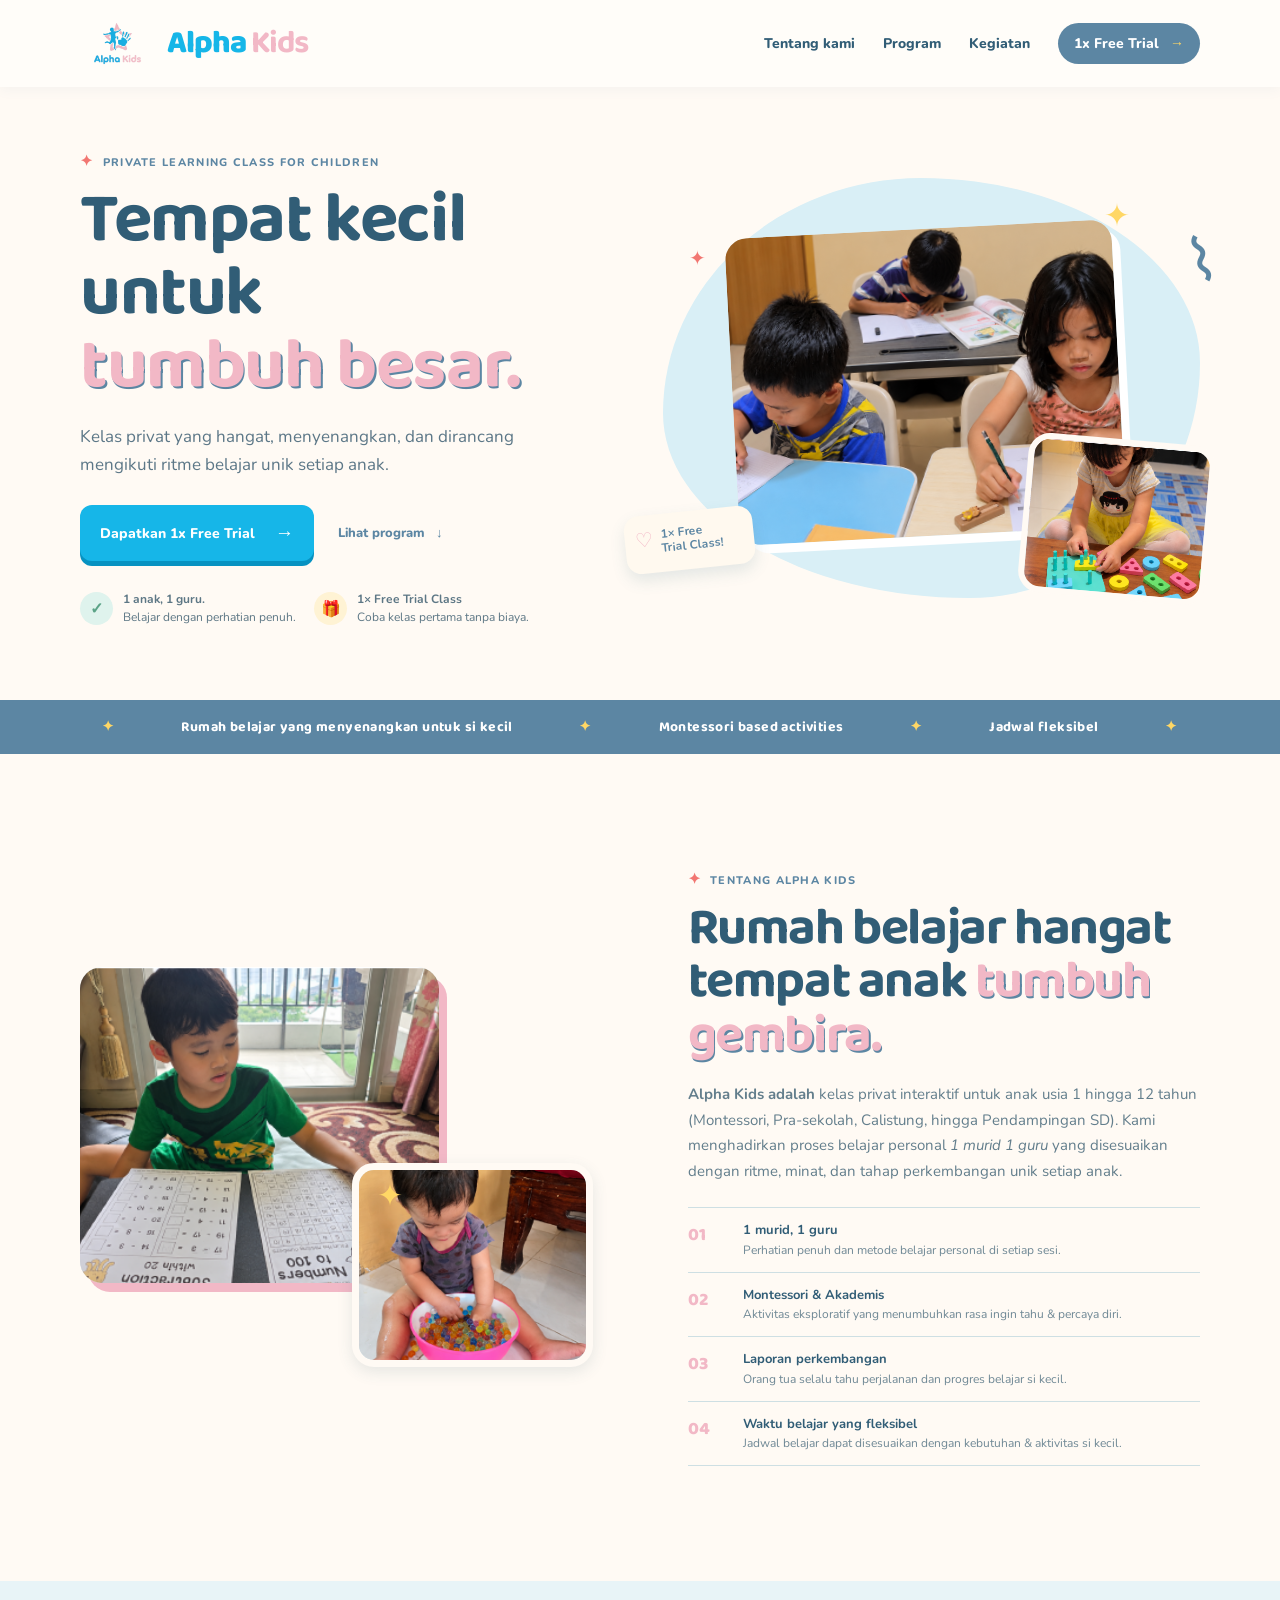
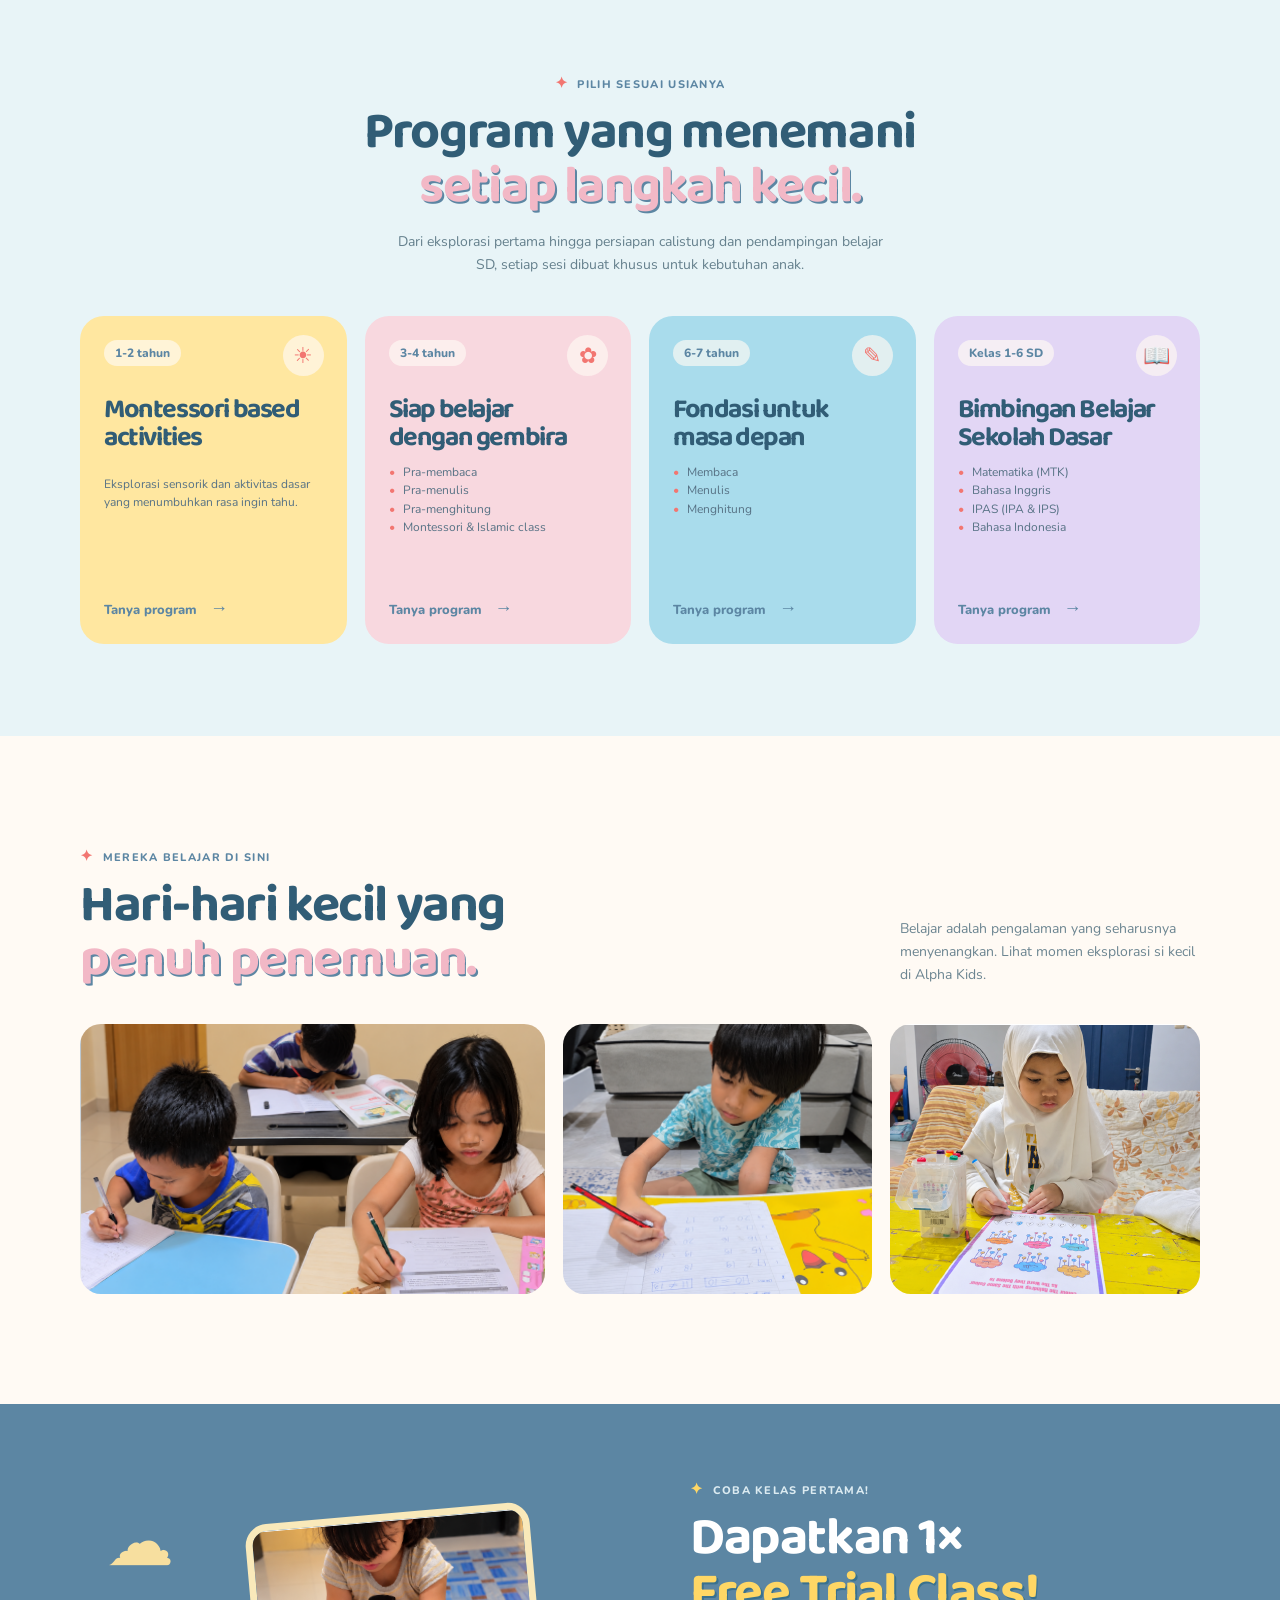
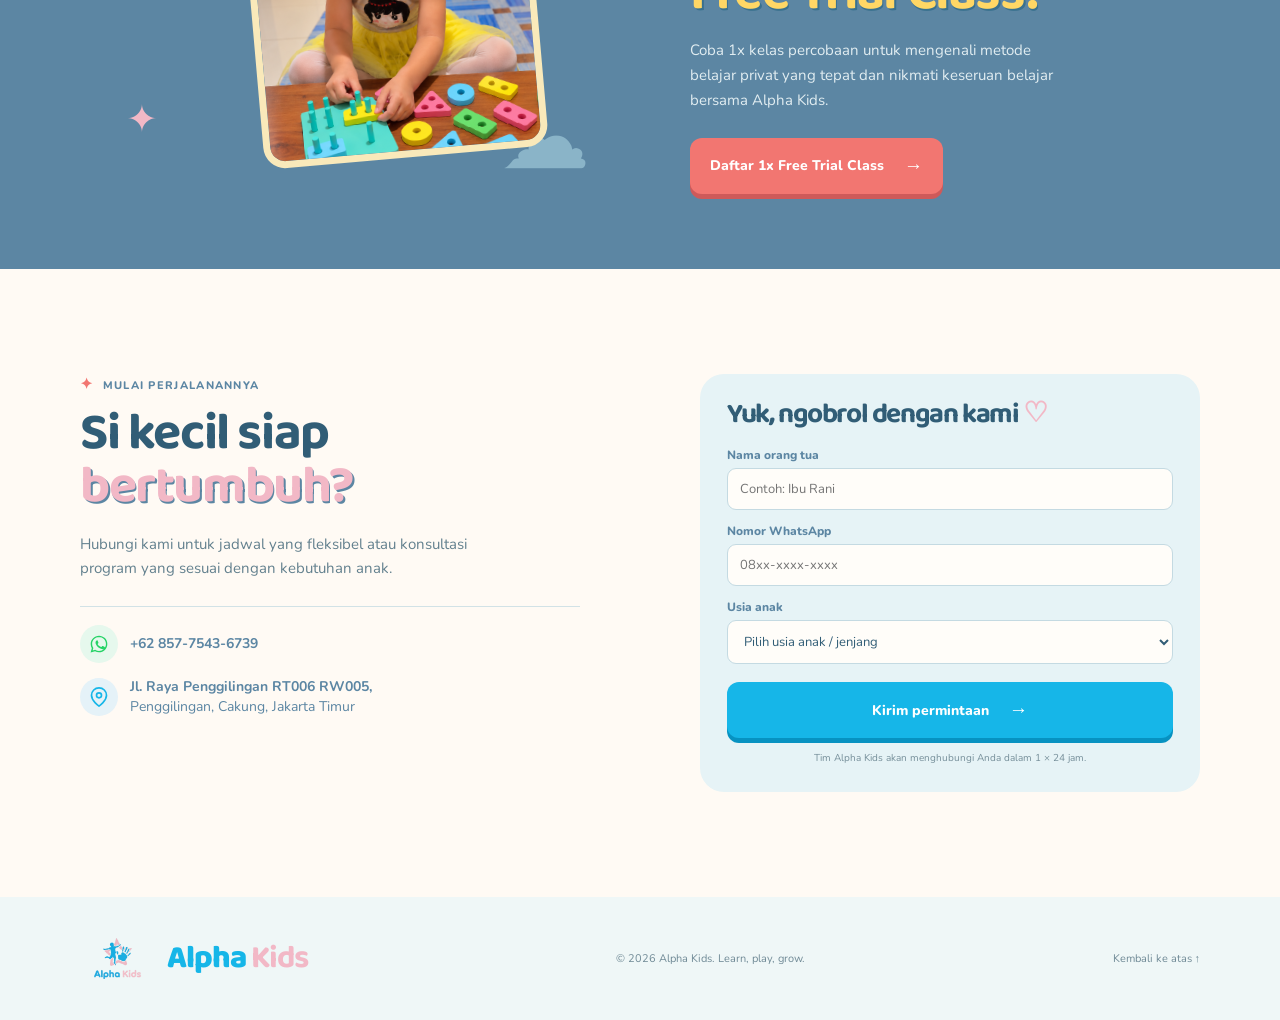
==== index.html @ 88030441 "Add files via upload" ====
<!doctype html>
<html lang="id"><head><meta charset="UTF-8" /><meta name="viewport" content="width=device-width, initial-scale=1.0" /><meta name="description" content="Alpha Kids, kelas privat Montessori untuk anak usia 1-8 tahun." /><title>Alpha Kids | Private Learning Class for Children</title><link rel="preconnect" href="https://fonts.googleapis.com" /><link rel="preconnect" href="https://fonts.gstatic.com" crossorigin /><link href="https://fonts.googleapis.com/css2?family=Baloo+2:wght@500;600;700;800&family=Nunito:wght@400;600;700;800&display=swap" rel="stylesheet" /><link rel="stylesheet" href="styles.css" /></head>
<body><header class="site-header"><nav class="nav container" aria-label="Navigasi utama"><a class="logo" href="#beranda" aria-label="Alpha Kids beranda"><img src="assets/logo.png" alt="Alpha Kids Logo" class="logo-img" /><span class="logo-text">Alpha <b>Kids</b></span></a><button class="menu-button" aria-label="Buka menu" aria-expanded="false">☰</button><div class="nav-links"><a href="#tentang">Tentang kami</a><a href="#program">Program</a><a href="#galeri">Kegiatan</a><a class="nav-cta" href="#hubungi">1x Free Trial <span>→</span></a></div></nav></header>
<main id="beranda"><section class="hero container"><div class="hero-copy"><p class="kicker"><span>✦</span> PRIVATE LEARNING CLASS FOR CHILDREN</p><h1>Tempat kecil untuk<br /><em>tumbuh besar.</em></h1><p class="hero-text">Kelas privat yang hangat, menyenangkan, dan dirancang mengikuti ritme belajar unik setiap anak.</p><div class="hero-actions"><a class="button primary" href="#hubungi">Dapatkan 1x Free Trial <span>→</span></a><a class="text-link" href="#program">Lihat program <span>↓</span></a></div><div style="display:flex;gap:18px;flex-wrap:wrap;margin-top:30px"><div class="hero-note" style="margin-top:0"><span class="circle-check">✓</span><p><b>1 anak, 1 guru.</b><br />Belajar dengan perhatian penuh.</p></div><div class="hero-note" style="margin-top:0"><span class="circle-check" style="background:#fff3d4;color:#d99000">🎁</span><p><b>1× Free Trial Class</b><br />Coba kelas pertama tanpa biaya.</p></div></div></div><div class="hero-images"><div class="star star-a">✦</div><div class="star star-b">✦</div><div class="scribble">⌇</div><div class="photo photo-main"><img src="assets/photos/kelas-alpha.png" alt="Anak-anak belajar bersama di Alpha Kids" /></div><div class="photo photo-small"><img src="assets/photos/montessori-balok.png" alt="Anak bermain alat belajar Montessori" /></div><div class="hero-badge"><span>♡</span><b>1× Free<br />Trial Class!</b></div></div></section>
<section class="welcome-strip"><div class="container"><span>✦</span> Rumah belajar yang menyenangkan untuk si kecil <span>✦</span> Montessori based activities <span>✦</span> Jadwal fleksibel <span>✦</span></div></section>
<section class="about container" id="tentang"><div class="about-photos"><div class="photo about-left"><img src="assets/photos/anak-belajar-1.png" alt="Anak belajar berhitung" /></div><div class="photo about-right"><img src="assets/photos/montessori-sensori.png" alt="Anak melakukan aktivitas sensori" /></div><span class="mini-star">✦</span></div><div class="about-copy"><p class="kicker"><span>✦</span> TENTANG ALPHA KIDS</p><h2>Rumah belajar hangat tempat anak <em>tumbuh gembira.</em></h2><p><b>Alpha Kids adalah</b> kelas privat interaktif untuk anak usia 1 hingga 12 tahun (Montessori, Pra-sekolah, Calistung, hingga Pendampingan SD). Kami menghadirkan proses belajar personal <i>1 murid 1 guru</i> yang disesuaikan dengan ritme, minat, dan tahap perkembangan unik setiap anak.</p><div class="reasons"><div><span>01</span><p><b>1 murid, 1 guru</b>Perhatian penuh dan metode belajar personal di setiap sesi.</p></div><div><span>02</span><p><b>Montessori & Akademis</b>Aktivitas eksploratif yang menumbuhkan rasa ingin tahu & percaya diri.</p></div><div><span>03</span><p><b>Laporan perkembangan</b>Orang tua selalu tahu perjalanan dan progres belajar si kecil.</p></div><div><span>04</span><p><b>Waktu belajar yang fleksibel</b>Jadwal belajar dapat disesuaikan dengan kebutuhan & aktivitas si kecil.</p></div></div></div></section>
<section class="program-section" id="program"><div class="container"><div class="section-title"><p class="kicker"><span>✦</span> PILIH SESUAI USIANYA</p><h2>Program yang menemani<br /><em>setiap langkah kecil.</em></h2><p>Dari eksplorasi pertama hingga persiapan calistung dan pendampingan belajar SD, setiap sesi dibuat khusus untuk kebutuhan anak.</p></div><div class="program-grid"><article class="program-card yellow"><span class="age">1-2 tahun</span><div class="program-icon">☀</div><h3>Montessori based<br />activities</h3><p>Eksplorasi sensorik dan aktivitas dasar yang menumbuhkan rasa ingin tahu.</p><a href="#hubungi">Tanya program <span>→</span></a></article><article class="program-card pink"><span class="age">3-4 tahun</span><div class="program-icon">✿</div><h3>Siap belajar<br />dengan gembira</h3><ul><li>Pra-membaca</li><li>Pra-menulis</li><li>Pra-menghitung</li><li>Montessori & Islamic class</li></ul><a href="#hubungi">Tanya program <span>→</span></a></article><article class="program-card blue"><span class="age">6-7 tahun</span><div class="program-icon">✎</div><h3>Fondasi untuk<br />masa depan</h3><ul><li>Membaca</li><li>Menulis</li><li>Menghitung</li></ul><a href="#hubungi">Tanya program <span>→</span></a></article><article class="program-card purple"><span class="age">Kelas 1-6 SD</span><div class="program-icon">📖</div><h3>Bimbingan Belajar<br />Sekolah Dasar</h3><ul><li>Matematika (MTK)</li><li>Bahasa Inggris</li><li>IPAS (IPA & IPS)</li><li>Bahasa Indonesia</li></ul><a href="#hubungi">Tanya program <span>→</span></a></article></div></div></section>
<section class="gallery container" id="galeri"><div class="gallery-head"><div><p class="kicker"><span>✦</span> MEREKA BELAJAR DI SINI</p><h2>Hari-hari kecil yang<br /><em>penuh penemuan.</em></h2></div><p>Belajar adalah pengalaman yang seharusnya menyenangkan. Lihat momen eksplorasi si kecil di Alpha Kids.</p></div><div class="gallery-grid"><div class="photo gallery-wide"><img src="assets/photos/kelas-alpha.png" alt="Kelas belajar Alpha Kids" /></div><div class="photo"><img src="assets/photos/anak-belajar-2.png" alt="Anak menulis" /></div><div class="photo"><img src="assets/photos/anak-belajar-3.png" alt="Anak belajar di meja" /></div></div></section>
<section class="trial"><div class="container trial-layout"><div class="trial-art"><span class="cloud cloud-one">☁</span><span class="cloud cloud-two">☁</span><span class="trial-star">✦</span><div class="photo trial-photo"><img src="assets/photos/montessori-balok.png" alt="Aktivitas bermain Montessori" /></div></div><div><p class="kicker light"><span>✦</span> COBA KELAS PERTAMA!</p><h2>Dapatkan 1×<br /><em>Free Trial Class!</em></h2><p>Coba 1x kelas percobaan untuk mengenali metode belajar privat yang tepat dan nikmati keseruan belajar bersama Alpha Kids.</p><a class="button coral" href="#hubungi">Daftar 1x Free Trial Class <span>→</span></a></div></div></section>
<section class="contact container" id="hubungi"><div class="contact-copy"><p class="kicker"><span>✦</span> MULAI PERJALANANNYA</p><h2>Si kecil siap<br /><em>bertumbuh?</em></h2><p>Hubungi kami untuk jadwal yang fleksibel atau konsultasi program yang sesuai dengan kebutuhan anak.</p><div class="contact-details"><a href="https://wa.me/6285775436739?text=Halo%20Tim%20Alpha%20Kids!%20Saya%20mau%20tanya%2C%20apakah%20masih%20ada%20slot%20untuk%20Free%20Trial%20Class-nya%3F%20Terima%20kasih!" target="_blank" rel="noreferrer"><span class="icon-badge wa"><svg width="20" height="20" viewBox="0 0 24 24" fill="currentColor"><path d="M12.012 2c-5.506 0-9.989 4.478-9.99 9.984 0 1.764.459 3.487 1.332 5.006l-1.414 5.163 5.284-1.387c1.463.799 3.11 1.22 4.786 1.221h.004c5.506 0 9.989-4.478 9.99-9.985 0-2.668-1.039-5.176-2.926-7.062-1.887-1.886-4.394-2.925-7.066-2.925zm.003 1.666c4.586 0 8.324 3.737 8.325 8.322 0 4.586-3.738 8.324-8.325 8.324h-.003c-1.48 0-2.932-.397-4.202-1.15l-.301-.179-3.124.819.834-3.045-.196-.312c-.827-1.316-1.264-2.839-1.264-4.408 0-4.584 3.738-8.321 8.322-8.321zm-2.483 4.22c-.183 0-.482.069-.734.344-.252.274-.962.939-.962 2.29 0 1.35.984 2.656 1.121 2.84.137.183 1.936 2.956 4.69 4.146.655.283 1.166.452 1.564.579.658.209 1.257.179 1.73.109.527-.079 1.624-.664 1.853-1.305.229-.641.229-1.19.16-1.305-.068-.114-.251-.183-.534-.325-.283-.142-1.674-.826-1.933-.92-.259-.095-.448-.142-.637.142-.189.284-.733.92-.9 1.103-.167.183-.334.206-.617.064-.283-.142-1.196-.441-2.279-1.407-.843-.751-1.413-1.679-1.579-1.963-.166-.284-.018-.438.124-.579.128-.127.284-.33.426-.495.142-.165.189-.284.283-.473.095-.189.048-.354-.024-.495-.071-.142-.637-1.536-.873-2.103-.229-.553-.462-.478-.636-.487l-.542-.01z"/></svg></span><b>+62 857-7543-6739</b></a><p><span class="icon-badge loc"><svg width="20" height="20" viewBox="0 0 24 24" fill="none" stroke="currentColor" stroke-width="2" stroke-linecap="round" stroke-linejoin="round"><path d="M21 10c0 7-9 13-9 13s-9-6-9-13a9 9 0 0 1 18 0z"></path><circle cx="12" cy="10" r="3"></circle></svg></span><span><b>Jl. Raya Penggilingan RT006 RW005,</b><br />Penggilingan, Cakung, Jakarta Timur</span></p></div></div><form class="contact-form"><h3>Yuk, ngobrol dengan kami <span>♡</span></h3><label>Nama orang tua<input required placeholder="Contoh: Ibu Rani" /></label><label>Nomor WhatsApp<input required type="tel" placeholder="08xx-xxxx-xxxx" /></label><label>Usia anak<select required><option value="" selected disabled>Pilih usia anak / jenjang</option><option>1-2 tahun</option><option>3-4 tahun</option><option>6-7 tahun</option><option>Kelas 1-6 SD</option></select></label><button class="button primary" type="submit">Kirim permintaan <span>→</span></button><small>Tim Alpha Kids akan menghubungi Anda dalam 1 × 24 jam.</small></form></section></main>
<footer><div class="container footer-inner"><a class="logo" href="#beranda" aria-label="Alpha Kids beranda"><img src="assets/logo.png" alt="Alpha Kids Logo" class="logo-img" /><span class="logo-text">Alpha <b>Kids</b></span></a><p>© 2026 Alpha Kids. Learn, play, grow.</p><a href="#beranda">Kembali ke atas ↑</a></div></footer><div class="toast" role="status">Terima kasih! Tim Alpha Kids akan segera menghubungi Anda. ✦</div><script src="script.js"></script></body></html>
---- styles.css ----
:root{--blue:#5c86a3;--sky:#16b6e8;--pink:#f2b8c6;--cream:#fffaf4;--yellow:#ffd765;--coral:#f27671;--ink:#315d76}*{box-sizing:border-box}html{scroll-behavior:smooth}body{margin:0;background:var(--cream);font-family:Nunito,sans-serif;color:var(--ink)}.container{width:min(1120px,calc(100% - 48px));margin:auto}.site-header{background:#fffdf9;padding:6px 0;position:sticky;top:0;z-index:20;box-shadow:0 2px 12px #5c86a312}.nav{display:flex;align-items:center;justify-content:space-between}.logo{display:flex;align-items:center;gap:12px;text-decoration:none}.logo-img{height:75px;width:auto;display:block;object-fit:contain}.logo-text{font:800 32px/1 'Baloo 2',cursive;letter-spacing:-1px;color:var(--sky)}.logo-text b{color:var(--pink)}.nav-links{display:flex;align-items:center;gap:28px}.nav-links a{color:var(--ink);font-size:14px;font-weight:800;text-decoration:none}.nav-links .nav-cta{color:#fff;background:var(--blue);padding:11px 16px;border-radius:99px}.nav-cta span{color:var(--yellow);margin-left:7px}.menu-button{display:none;border:0;background:transparent;color:var(--blue);font-size:23px}.hero{min-height:580px;display:grid;grid-template-columns:1fr 1fr;align-items:center;gap:45px;padding:64px 0 74px}.kicker{margin:0 0 13px;color:var(--blue);font-size:11px;font-weight:800;letter-spacing:1.3px}.kicker span{color:var(--coral);font-size:15px;margin-right:4px}h1,h2,h3{font-family:'Baloo 2',cursive;margin:0;letter-spacing:-1.4px;line-height:1.03}h1{font-size:clamp(49px,6vw,71px)}h2{font-size:clamp(36px,4.4vw,52px)}em{font-style:normal;color:var(--pink);text-shadow:1.5px 1.5px 0 var(--blue)}.hero-text{max-width:450px;font-size:17px;line-height:1.65;color:#5c7787;margin:20px 0 26px}.hero-actions{display:flex;gap:24px;align-items:center}.button{border:0;font:800 14px Nunito;display:inline-flex;align-items:center;justify-content:center;gap:20px;text-decoration:none;cursor:pointer}.button.primary{padding:15px 20px;border-radius:12px;background:var(--sky);color:#fff;box-shadow:0 5px 0 #0792c1}.button span{font-size:19px}.text-link{font-size:13px;font-weight:800;text-decoration:none;color:var(--blue)}.text-link span{margin-left:7px}.hero-note{display:flex;align-items:center;gap:10px;margin-top:37px}.hero-note p{font-size:12px;line-height:1.42;margin:0;color:#5d7785}.circle-check{display:grid;place-items:center;width:33px;height:33px;border-radius:50%;background:#dff3ed;color:#5ba387;font-weight:800}.hero-images{height:420px;position:relative;background:#d9eff6;border-radius:48% 52% 43% 57%/56% 44% 56% 44%;overflow:visible}.photo{overflow:hidden;border-radius:22px;background:#dce9ee}.photo img{width:100%;height:100%;display:block;object-fit:cover}.photo-main{position:absolute;width:72%;height:73%;left:13%;top:12%;transform:rotate(-3deg);box-shadow:8px 9px 0 #fff}.photo-small{position:absolute;width:35%;height:38%;right:-2%;bottom:0;border:6px solid var(--cream);transform:rotate(5deg)}.hero-badge{position:absolute;left:-7%;bottom:7%;width:129px;padding:13px 10px;border-radius:15px;background:#fff9ef;box-shadow:0 7px 15px #427a8b25;line-height:1.2;font-size:12px;color:var(--blue);transform:rotate(-6deg)}.hero-badge span{font-size:20px;color:var(--pink);float:left;margin:0 8px 8px 0}.star{position:absolute;color:var(--yellow);z-index:3}.star-a{font-size:31px;right:13%;top:4%}.star-b{font-size:20px;left:5%;top:16%;color:var(--coral)}.scribble{font-size:60px;color:var(--blue);position:absolute;right:-3%;top:10%;transform:rotate(-15deg)}.welcome-strip{background:var(--blue);color:#fff;padding:16px 0;overflow:hidden;white-space:nowrap;font:700 14px 'Baloo 2';letter-spacing:.4px}.welcome-strip div{display:flex;justify-content:space-around;gap:22px}.welcome-strip span{color:var(--yellow)}.about{display:grid;grid-template-columns:1fr 1fr;gap:95px;align-items:center;padding:115px 0}.about-photos{height:400px;position:relative}.about-left{width:70%;height:79%;position:absolute;top:0;left:0;box-shadow:8px 9px 0 var(--pink)}.about-right{width:47%;height:51%;position:absolute;right:0;bottom:0;border:7px solid var(--cream);box-shadow:0 5px 15px #3a607320}.mini-star{position:absolute;right:37%;top:52%;font-size:31px;color:var(--yellow)}.about-copy>p:not(.kicker){font-size:15px;color:#637e8c;line-height:1.7;margin:20px 0 23px}.reasons{border-top:1px solid #cedfe3}.reasons>div{display:grid;grid-template-columns:45px 1fr;gap:10px;padding:13px 0;border-bottom:1px solid #cedfe3}.reasons span{font:800 18px 'Baloo 2';color:var(--pink)}.reasons p{font-size:12px;color:#6f8895;margin:0;line-height:1.5}.reasons b{display:block;color:var(--ink);font-size:13px}.program-section{padding:92px 0;background:#e8f4f7}.section-title{text-align:center}.section-title>p:last-child{max-width:500px;margin:18px auto 40px;font-size:14px;color:#65808d;line-height:1.6}.program-grid{display:grid;grid-template-columns:repeat(4,1fr);gap:18px}.program-card{min-height:328px;border-radius:24px;padding:24px;position:relative;overflow:hidden;display:flex;flex-direction:column}.yellow{background:#ffe7a0}.pink{background:#f8d8df}.blue{background:#a9dcec}.purple{background:#e2d6f5}.age{display:inline-block;align-self:flex-start;padding:5px 11px;background:#fffaf4a8;border-radius:99px;font-size:12px;font-weight:800;color:var(--blue)}.program-icon{position:absolute;right:23px;top:19px;width:41px;height:41px;border-radius:50%;background:#fffaf4aa;display:grid;place-items:center;font-size:22px;color:var(--coral)}.program-card h3{font-size:27px;margin:30px 0 11px}.program-card p,.program-card li{font-size:12px;line-height:1.55;color:#577285}.program-card ul{padding:0;margin:0;list-style:none}.program-card li:before{content:'•';color:var(--coral);margin-right:8px}.program-card a{margin-top:auto;text-decoration:none;color:var(--blue);font-size:13px;font-weight:800}.program-card a span{margin-left:9px;font-size:18px}.gallery{padding:110px 0}.gallery-head{display:flex;justify-content:space-between;align-items:end;margin-bottom:38px}.gallery-head>p{max-width:300px;color:#6c8591;font-size:14px;line-height:1.65;margin:0}.gallery-grid{height:270px;display:grid;grid-template-columns:1.5fr 1fr 1fr;gap:18px}.gallery-grid .photo{border-radius:21px}.trial{background:var(--blue);color:#fff;padding:75px 0;overflow:hidden}.trial-layout{display:grid;grid-template-columns:1fr 1fr;align-items:center;gap:100px}.trial .kicker{color:#dcebf1}.trial .kicker span{color:var(--yellow)}.trial h2{font-size:53px}.trial em{color:var(--yellow);text-shadow:1.5px 1.5px 0 #39718e}.trial p:not(.kicker){font-size:15px;line-height:1.65;color:#e1edf1;max-width:380px;margin:17px 0 25px}.button.coral{padding:15px 20px;background:var(--coral);color:#fff;border-radius:12px;box-shadow:0 5px 0 #ce5a5a}.trial-art{height:287px;position:relative}.trial-photo{position:absolute;width:285px;height:245px;right:10%;top:20px;border:7px solid #f9e9ba;transform:rotate(-5deg)}.cloud{position:absolute;color:#f7df9f;font-size:68px}.cloud-one{left:5%;top:1%}.cloud-two{right:0;bottom:-20px;font-size:90px;color:#8ab4c8}.trial-star{position:absolute;left:9%;bottom:12%;font-size:38px;color:var(--pink)}.contact{padding:105px 0;display:grid;grid-template-columns:1fr 1fr;gap:120px}.contact-copy>p:not(.kicker){color:#63808e;line-height:1.65;font-size:15px;max-width:400px;margin:18px 0 25px}.contact-details{border-top:1px solid #d2e2e6;padding-top:18px;display:grid;gap:14px}.contact-details a,.contact-details p{display:flex;align-items:center;gap:12px;font-size:14px;color:var(--blue);text-decoration:none;margin:0;line-height:1.45}.contact-details span.icon-badge{display:grid;place-items:center;width:38px;height:38px;flex-shrink:0;border-radius:50%;background:#e5f2f3;color:var(--sky)}.contact-details span.icon-badge.wa{background:#e6f8ed;color:#25d366}.contact-details span.icon-badge.ig{background:#fdebf3;color:#e1306c}.contact-details span.icon-badge.loc{background:#e5f2f8;color:var(--sky)}.contact-form{background:#e6f3f6;border-radius:24px;padding:27px;display:grid;gap:13px;align-content:start}.contact-form h3{font-size:28px;margin-bottom:5px}.contact-form h3 span{color:var(--pink)}.contact-form label{font-size:12px;font-weight:800;color:var(--blue)}.contact-form input,.contact-form select{display:block;width:100%;margin-top:5px;padding:11px 12px;border:1px solid #c4dae2;border-radius:9px;background:#fffdf9;font:13px Nunito;color:var(--ink)}.contact-form .button{margin-top:5px}.contact-form small{text-align:center;color:#758e99;font-size:10px}footer{background:#eff7f7;padding:24px 0}.footer-inner{display:flex;align-items:center;justify-content:space-between}.footer-inner p,.footer-inner>a{font-size:11px;color:#708a96;text-decoration:none;margin:0}.toast{visibility:hidden;opacity:0;position:fixed;z-index:40;left:50%;bottom:25px;transform:translate(-50%,10px);background:var(--blue);color:#fff;padding:13px 17px;border-radius:10px;box-shadow:0 8px 18px #25546d44;font-size:13px;font-weight:700;transition:.25s}.toast.show{visibility:visible;opacity:1;transform:translate(-50%,0)}@media(max-width:760px){.container{width:min(100% - 32px,560px)}.menu-button{display:block}.nav-links{display:none}.nav-links.open{display:flex;position:absolute;right:16px;top:65px;padding:18px;flex-direction:column;align-items:stretch;gap:16px;background:#fffdf9;border-radius:15px;box-shadow:0 8px 22px #315d7625}.hero,.about,.trial-layout,.contact{grid-template-columns:1fr;gap:45px}.hero{padding:50px 0}.hero-images{height:350px}.about{padding:75px 0}.about-photos{height:340px}.program-section,.gallery,.contact{padding:75px 0}.program-grid{grid-template-columns:1fr}.program-card{min-height:270px}.gallery-head{display:grid;gap:18px}.gallery-grid{height:580px;grid-template-columns:1fr 1fr;grid-template-rows:1fr 1fr}.gallery-wide{grid-column:span 2}.trial-layout{gap:25px}.trial-art{order:2}.trial h2{font-size:45px}.contact{gap:35px}.footer-inner{flex-wrap:wrap;gap:13px}.footer-inner p{order:3;width:100%}.welcome-strip div{justify-content:flex-start}.hero-badge{left:-2%}}
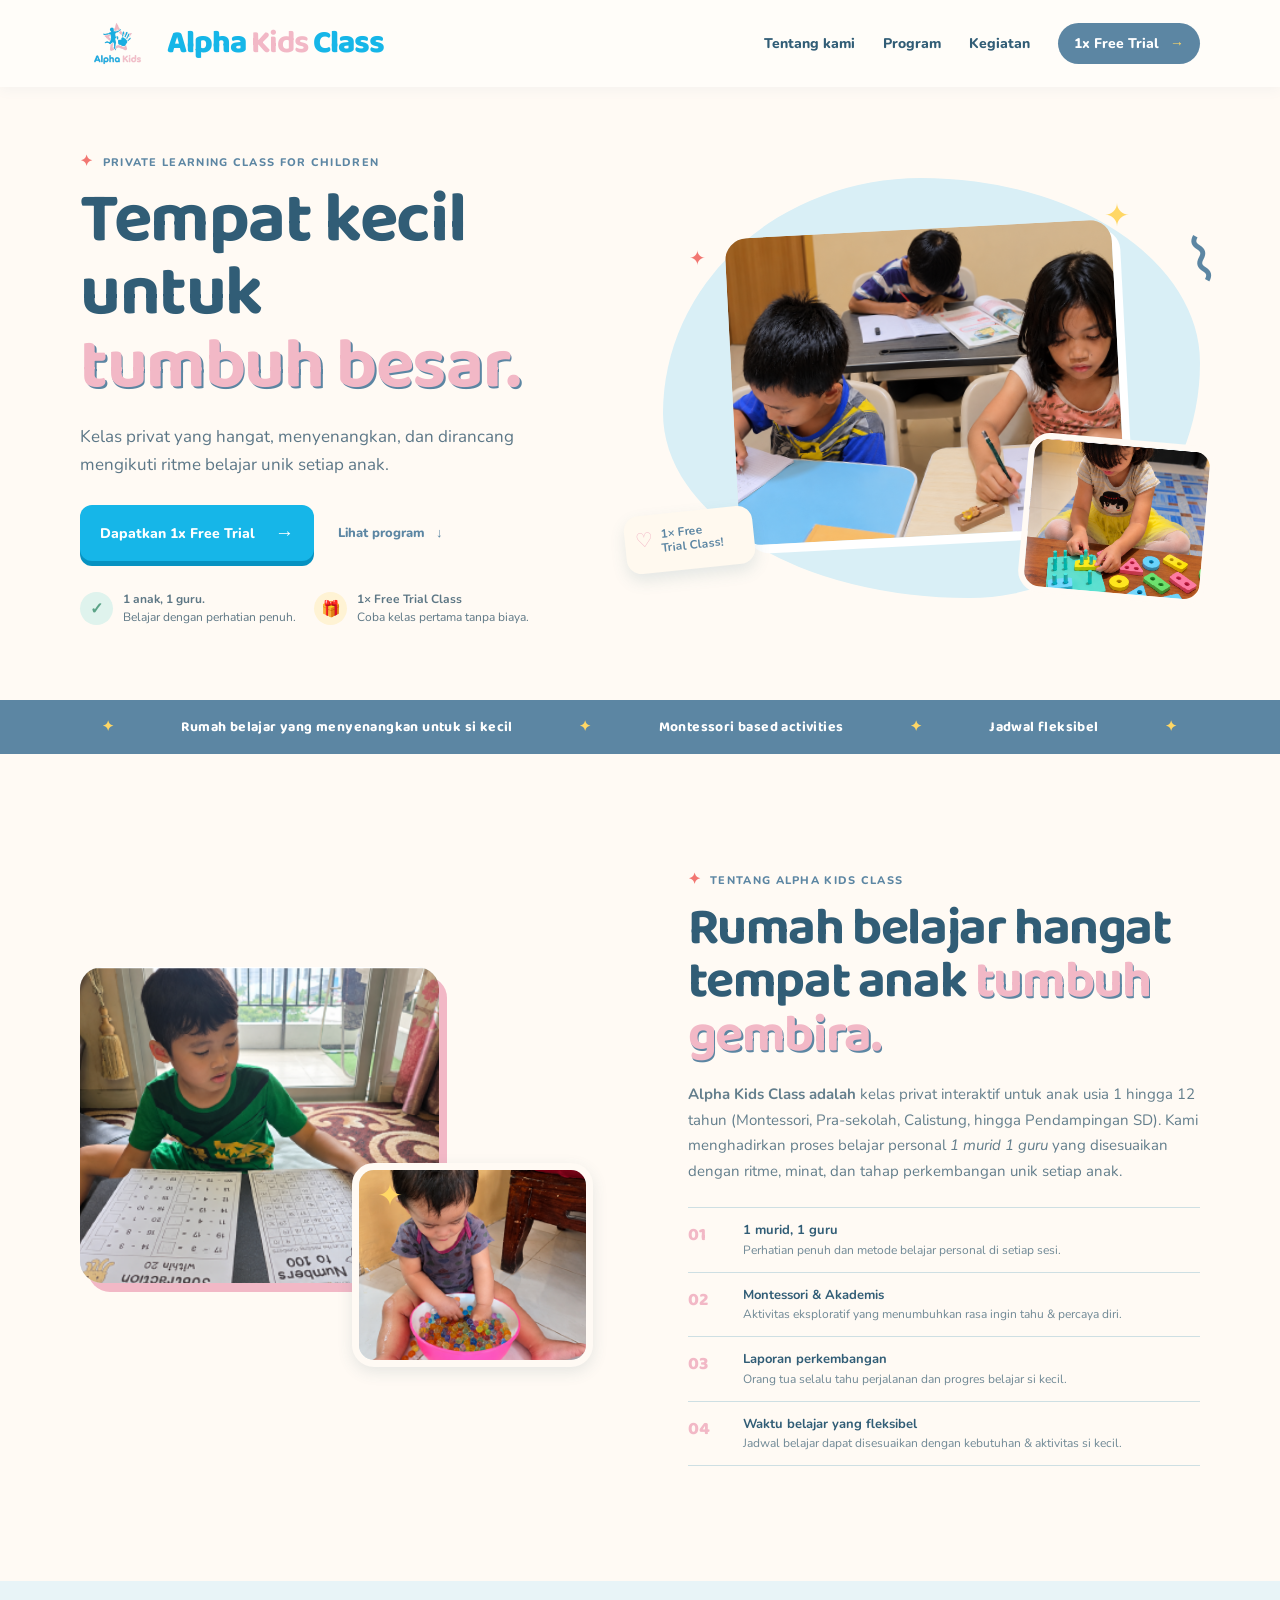
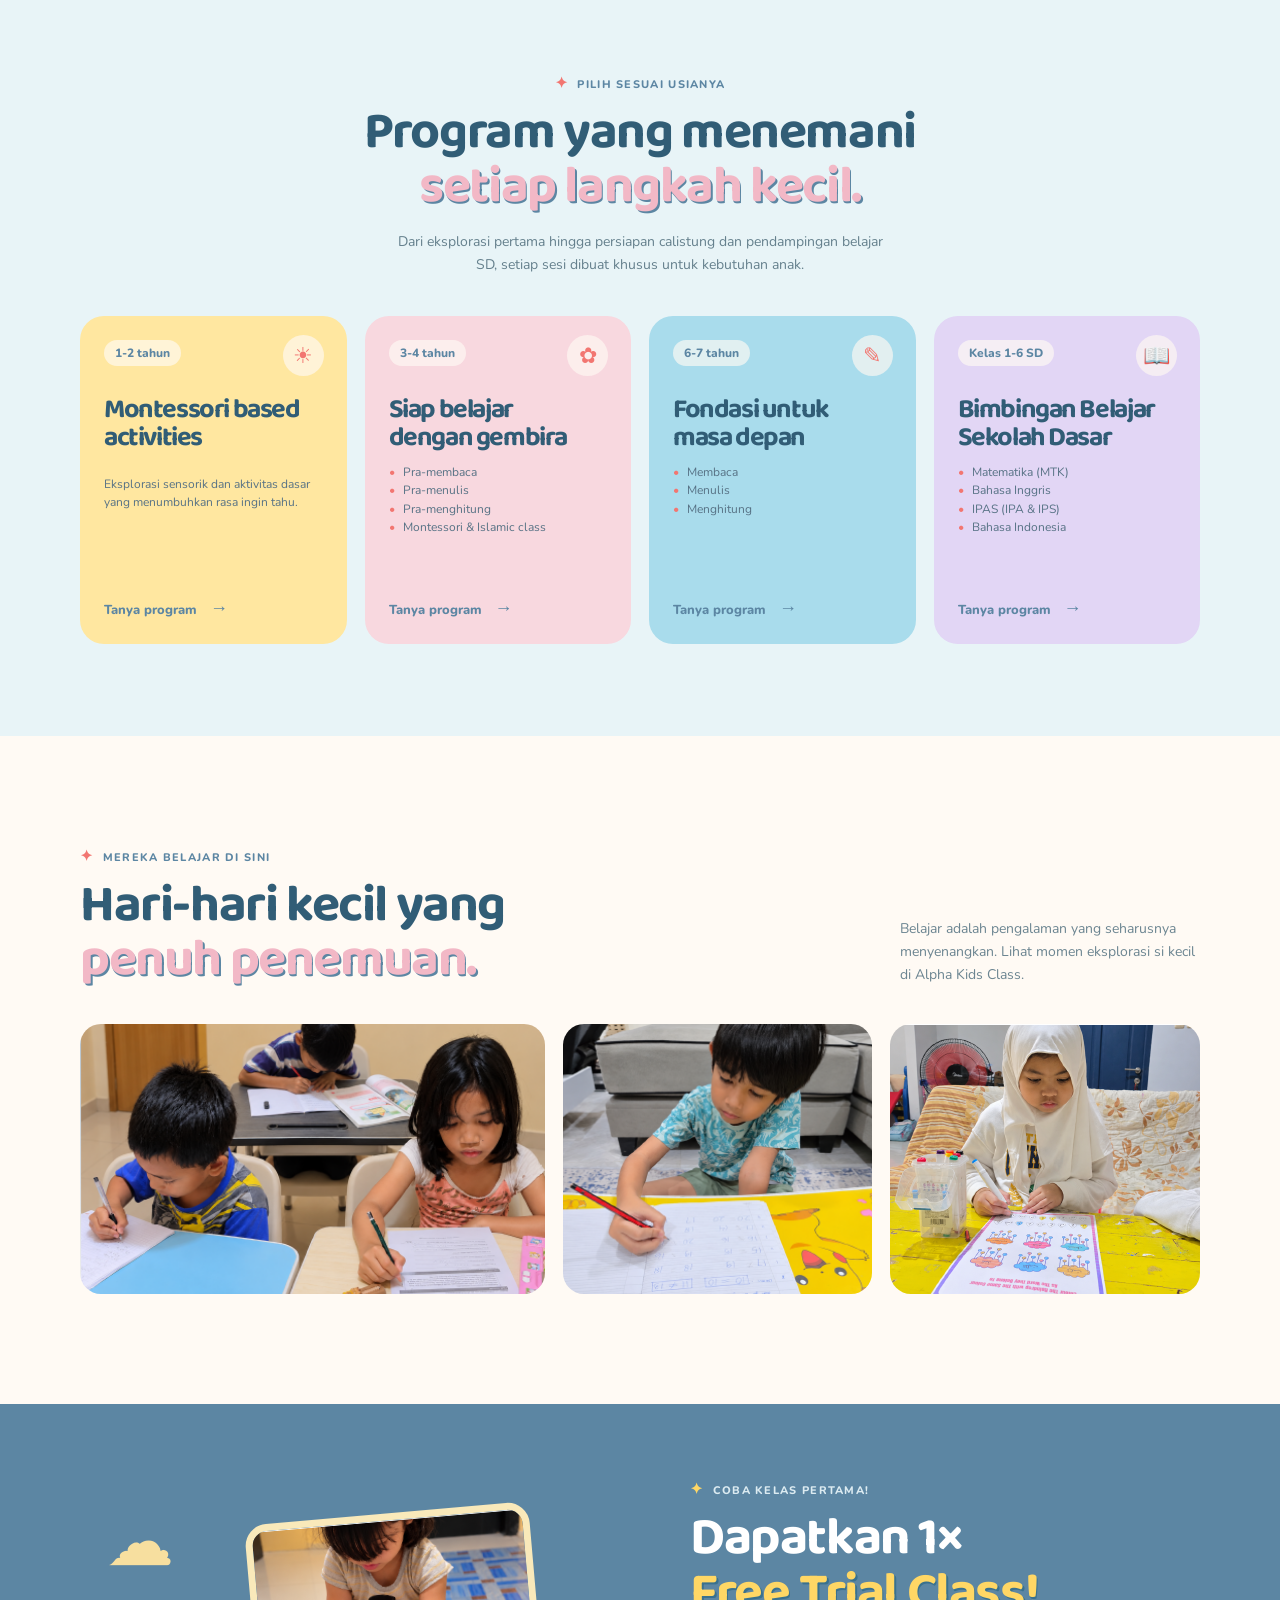
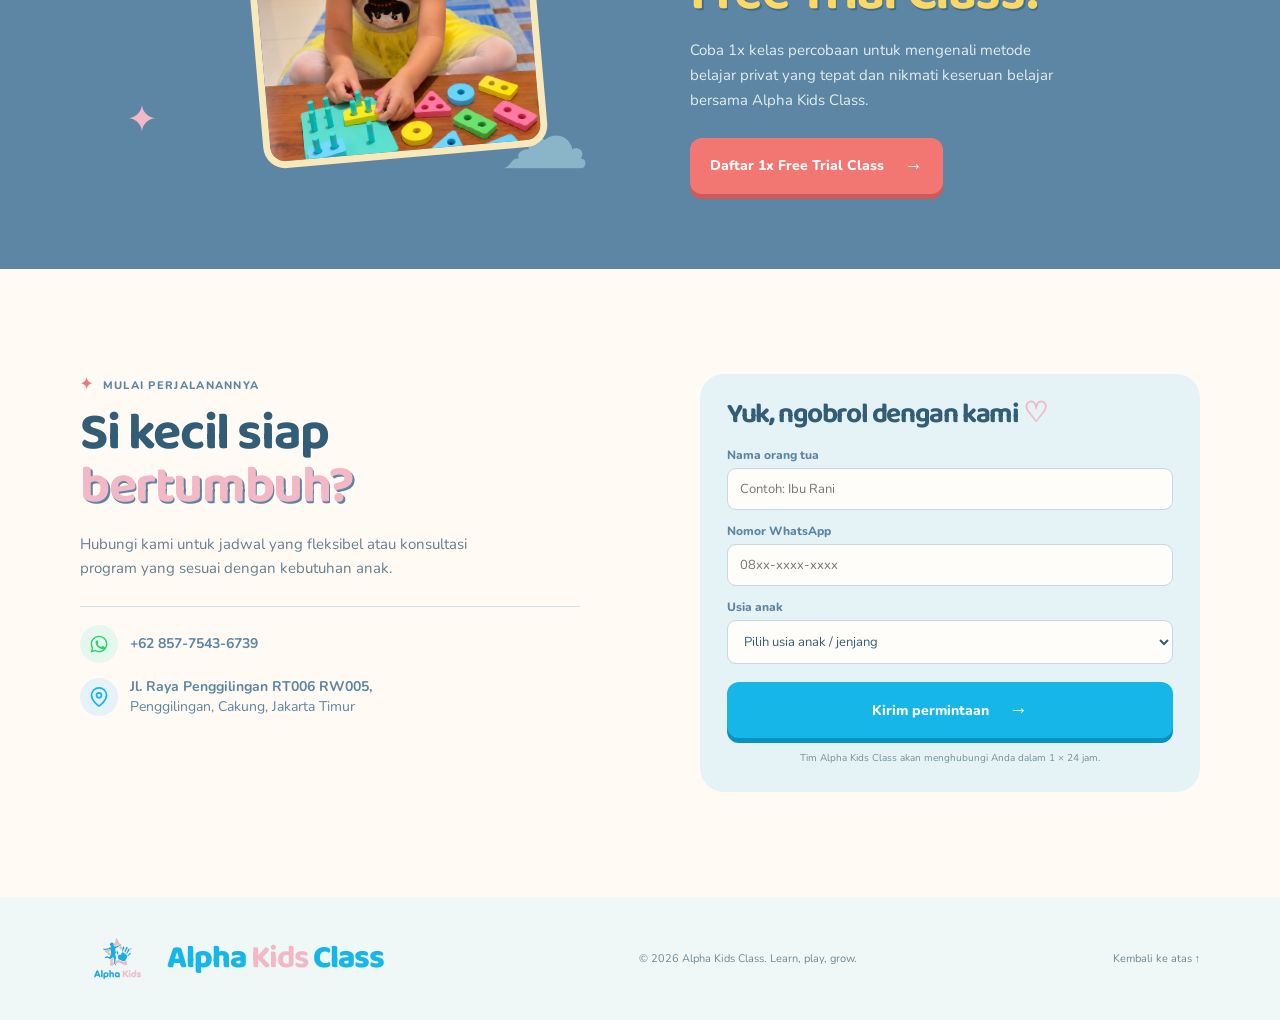
==== commit 2e85472e: "Add files via upload" ====
--- a/index.html
+++ b/index.html
@@ -1,11 +1,11 @@
 <!doctype html>
-<html lang="id"><head><meta charset="UTF-8" /><meta name="viewport" content="width=device-width, initial-scale=1.0" /><meta name="description" content="Alpha Kids, kelas privat Montessori untuk anak usia 1-8 tahun." /><title>Alpha Kids | Private Learning Class for Children</title><link rel="preconnect" href="https://fonts.googleapis.com" /><link rel="preconnect" href="https://fonts.gstatic.com" crossorigin /><link href="https://fonts.googleapis.com/css2?family=Baloo+2:wght@500;600;700;800&family=Nunito:wght@400;600;700;800&display=swap" rel="stylesheet" /><link rel="stylesheet" href="styles.css" /></head>
-<body><header class="site-header"><nav class="nav container" aria-label="Navigasi utama"><a class="logo" href="#beranda" aria-label="Alpha Kids beranda"><img src="assets/logo.png" alt="Alpha Kids Logo" class="logo-img" /><span class="logo-text">Alpha <b>Kids</b></span></a><button class="menu-button" aria-label="Buka menu" aria-expanded="false">☰</button><div class="nav-links"><a href="#tentang">Tentang kami</a><a href="#program">Program</a><a href="#galeri">Kegiatan</a><a class="nav-cta" href="#hubungi">1x Free Trial <span>→</span></a></div></nav></header>
+<html lang="id"><head><meta charset="UTF-8" /><meta name="viewport" content="width=device-width, initial-scale=1.0" /><meta name="google-site-verification" content="7juiKOiGaPTLjrwlqfBZYaIwTGjMMZ_O3GgE0B_0HEM" /><meta name="description" content="Alpha Kids Class - Kelas privat interaktif Montessori, pra-sekolah, calistung, hingga bimbingan belajar SD di Penggilingan, Cakung, Jakarta Timur." /><title>Alpha Kids Class | Private Learning Class for Children</title><link rel="preconnect" href="https://fonts.googleapis.com" /><link rel="preconnect" href="https://fonts.gstatic.com" crossorigin /><link href="https://fonts.googleapis.com/css2?family=Baloo+2:wght@500;600;700;800&family=Nunito:wght@400;600;700;800&display=swap" rel="stylesheet" /><link rel="stylesheet" href="styles.css" /></head>
+<body><header class="site-header"><nav class="nav container" aria-label="Navigasi utama"><a class="logo" href="#beranda" aria-label="Alpha Kids Class beranda"><img src="assets/logo.png" alt="Alpha Kids Class Logo" class="logo-img" /><span class="logo-text">Alpha <b>Kids</b> <span class="logo-class">Class</span></span></a><button class="menu-button" aria-label="Buka menu" aria-expanded="false">☰</button><div class="nav-links"><a href="#tentang">Tentang kami</a><a href="#program">Program</a><a href="#galeri">Kegiatan</a><a class="nav-cta" href="#hubungi">1x Free Trial <span>→</span></a></div></nav></header>
 <main id="beranda"><section class="hero container"><div class="hero-copy"><p class="kicker"><span>✦</span> PRIVATE LEARNING CLASS FOR CHILDREN</p><h1>Tempat kecil untuk<br /><em>tumbuh besar.</em></h1><p class="hero-text">Kelas privat yang hangat, menyenangkan, dan dirancang mengikuti ritme belajar unik setiap anak.</p><div class="hero-actions"><a class="button primary" href="#hubungi">Dapatkan 1x Free Trial <span>→</span></a><a class="text-link" href="#program">Lihat program <span>↓</span></a></div><div style="display:flex;gap:18px;flex-wrap:wrap;margin-top:30px"><div class="hero-note" style="margin-top:0"><span class="circle-check">✓</span><p><b>1 anak, 1 guru.</b><br />Belajar dengan perhatian penuh.</p></div><div class="hero-note" style="margin-top:0"><span class="circle-check" style="background:#fff3d4;color:#d99000">🎁</span><p><b>1× Free Trial Class</b><br />Coba kelas pertama tanpa biaya.</p></div></div></div><div class="hero-images"><div class="star star-a">✦</div><div class="star star-b">✦</div><div class="scribble">⌇</div><div class="photo photo-main"><img src="assets/photos/kelas-alpha.png" alt="Anak-anak belajar bersama di Alpha Kids" /></div><div class="photo photo-small"><img src="assets/photos/montessori-balok.png" alt="Anak bermain alat belajar Montessori" /></div><div class="hero-badge"><span>♡</span><b>1× Free<br />Trial Class!</b></div></div></section>
 <section class="welcome-strip"><div class="container"><span>✦</span> Rumah belajar yang menyenangkan untuk si kecil <span>✦</span> Montessori based activities <span>✦</span> Jadwal fleksibel <span>✦</span></div></section>
-<section class="about container" id="tentang"><div class="about-photos"><div class="photo about-left"><img src="assets/photos/anak-belajar-1.png" alt="Anak belajar berhitung" /></div><div class="photo about-right"><img src="assets/photos/montessori-sensori.png" alt="Anak melakukan aktivitas sensori" /></div><span class="mini-star">✦</span></div><div class="about-copy"><p class="kicker"><span>✦</span> TENTANG ALPHA KIDS</p><h2>Rumah belajar hangat tempat anak <em>tumbuh gembira.</em></h2><p><b>Alpha Kids adalah</b> kelas privat interaktif untuk anak usia 1 hingga 12 tahun (Montessori, Pra-sekolah, Calistung, hingga Pendampingan SD). Kami menghadirkan proses belajar personal <i>1 murid 1 guru</i> yang disesuaikan dengan ritme, minat, dan tahap perkembangan unik setiap anak.</p><div class="reasons"><div><span>01</span><p><b>1 murid, 1 guru</b>Perhatian penuh dan metode belajar personal di setiap sesi.</p></div><div><span>02</span><p><b>Montessori & Akademis</b>Aktivitas eksploratif yang menumbuhkan rasa ingin tahu & percaya diri.</p></div><div><span>03</span><p><b>Laporan perkembangan</b>Orang tua selalu tahu perjalanan dan progres belajar si kecil.</p></div><div><span>04</span><p><b>Waktu belajar yang fleksibel</b>Jadwal belajar dapat disesuaikan dengan kebutuhan & aktivitas si kecil.</p></div></div></div></section>
+<section class="about container" id="tentang"><div class="about-photos"><div class="photo about-left"><img src="assets/photos/anak-belajar-1.png" alt="Anak belajar berhitung" /></div><div class="photo about-right"><img src="assets/photos/montessori-sensori.png" alt="Anak melakukan aktivitas sensori" /></div><span class="mini-star">✦</span></div><div class="about-copy"><p class="kicker"><span>✦</span> TENTANG ALPHA KIDS CLASS</p><h2>Rumah belajar hangat tempat anak <em>tumbuh gembira.</em></h2><p><b>Alpha Kids Class adalah</b> kelas privat interaktif untuk anak usia 1 hingga 12 tahun (Montessori, Pra-sekolah, Calistung, hingga Pendampingan SD). Kami menghadirkan proses belajar personal <i>1 murid 1 guru</i> yang disesuaikan dengan ritme, minat, dan tahap perkembangan unik setiap anak.</p><div class="reasons"><div><span>01</span><p><b>1 murid, 1 guru</b>Perhatian penuh dan metode belajar personal di setiap sesi.</p></div><div><span>02</span><p><b>Montessori & Akademis</b>Aktivitas eksploratif yang menumbuhkan rasa ingin tahu & percaya diri.</p></div><div><span>03</span><p><b>Laporan perkembangan</b>Orang tua selalu tahu perjalanan dan progres belajar si kecil.</p></div><div><span>04</span><p><b>Waktu belajar yang fleksibel</b>Jadwal belajar dapat disesuaikan dengan kebutuhan & aktivitas si kecil.</p></div></div></div></section>
 <section class="program-section" id="program"><div class="container"><div class="section-title"><p class="kicker"><span>✦</span> PILIH SESUAI USIANYA</p><h2>Program yang menemani<br /><em>setiap langkah kecil.</em></h2><p>Dari eksplorasi pertama hingga persiapan calistung dan pendampingan belajar SD, setiap sesi dibuat khusus untuk kebutuhan anak.</p></div><div class="program-grid"><article class="program-card yellow"><span class="age">1-2 tahun</span><div class="program-icon">☀</div><h3>Montessori based<br />activities</h3><p>Eksplorasi sensorik dan aktivitas dasar yang menumbuhkan rasa ingin tahu.</p><a href="#hubungi">Tanya program <span>→</span></a></article><article class="program-card pink"><span class="age">3-4 tahun</span><div class="program-icon">✿</div><h3>Siap belajar<br />dengan gembira</h3><ul><li>Pra-membaca</li><li>Pra-menulis</li><li>Pra-menghitung</li><li>Montessori & Islamic class</li></ul><a href="#hubungi">Tanya program <span>→</span></a></article><article class="program-card blue"><span class="age">6-7 tahun</span><div class="program-icon">✎</div><h3>Fondasi untuk<br />masa depan</h3><ul><li>Membaca</li><li>Menulis</li><li>Menghitung</li></ul><a href="#hubungi">Tanya program <span>→</span></a></article><article class="program-card purple"><span class="age">Kelas 1-6 SD</span><div class="program-icon">📖</div><h3>Bimbingan Belajar<br />Sekolah Dasar</h3><ul><li>Matematika (MTK)</li><li>Bahasa Inggris</li><li>IPAS (IPA & IPS)</li><li>Bahasa Indonesia</li></ul><a href="#hubungi">Tanya program <span>→</span></a></article></div></div></section>
-<section class="gallery container" id="galeri"><div class="gallery-head"><div><p class="kicker"><span>✦</span> MEREKA BELAJAR DI SINI</p><h2>Hari-hari kecil yang<br /><em>penuh penemuan.</em></h2></div><p>Belajar adalah pengalaman yang seharusnya menyenangkan. Lihat momen eksplorasi si kecil di Alpha Kids.</p></div><div class="gallery-grid"><div class="photo gallery-wide"><img src="assets/photos/kelas-alpha.png" alt="Kelas belajar Alpha Kids" /></div><div class="photo"><img src="assets/photos/anak-belajar-2.png" alt="Anak menulis" /></div><div class="photo"><img src="assets/photos/anak-belajar-3.png" alt="Anak belajar di meja" /></div></div></section>
-<section class="trial"><div class="container trial-layout"><div class="trial-art"><span class="cloud cloud-one">☁</span><span class="cloud cloud-two">☁</span><span class="trial-star">✦</span><div class="photo trial-photo"><img src="assets/photos/montessori-balok.png" alt="Aktivitas bermain Montessori" /></div></div><div><p class="kicker light"><span>✦</span> COBA KELAS PERTAMA!</p><h2>Dapatkan 1×<br /><em>Free Trial Class!</em></h2><p>Coba 1x kelas percobaan untuk mengenali metode belajar privat yang tepat dan nikmati keseruan belajar bersama Alpha Kids.</p><a class="button coral" href="#hubungi">Daftar 1x Free Trial Class <span>→</span></a></div></div></section>
-<section class="contact container" id="hubungi"><div class="contact-copy"><p class="kicker"><span>✦</span> MULAI PERJALANANNYA</p><h2>Si kecil siap<br /><em>bertumbuh?</em></h2><p>Hubungi kami untuk jadwal yang fleksibel atau konsultasi program yang sesuai dengan kebutuhan anak.</p><div class="contact-details"><a href="https://wa.me/6285775436739?text=Halo%20Tim%20Alpha%20Kids!%20Saya%20mau%20tanya%2C%20apakah%20masih%20ada%20slot%20untuk%20Free%20Trial%20Class-nya%3F%20Terima%20kasih!" target="_blank" rel="noreferrer"><span class="icon-badge wa"><svg width="20" height="20" viewBox="0 0 24 24" fill="currentColor"><path d="M12.012 2c-5.506 0-9.989 4.478-9.99 9.984 0 1.764.459 3.487 1.332 5.006l-1.414 5.163 5.284-1.387c1.463.799 3.11 1.22 4.786 1.221h.004c5.506 0 9.989-4.478 9.99-9.985 0-2.668-1.039-5.176-2.926-7.062-1.887-1.886-4.394-2.925-7.066-2.925zm.003 1.666c4.586 0 8.324 3.737 8.325 8.322 0 4.586-3.738 8.324-8.325 8.324h-.003c-1.48 0-2.932-.397-4.202-1.15l-.301-.179-3.124.819.834-3.045-.196-.312c-.827-1.316-1.264-2.839-1.264-4.408 0-4.584 3.738-8.321 8.322-8.321zm-2.483 4.22c-.183 0-.482.069-.734.344-.252.274-.962.939-.962 2.29 0 1.35.984 2.656 1.121 2.84.137.183 1.936 2.956 4.69 4.146.655.283 1.166.452 1.564.579.658.209 1.257.179 1.73.109.527-.079 1.624-.664 1.853-1.305.229-.641.229-1.19.16-1.305-.068-.114-.251-.183-.534-.325-.283-.142-1.674-.826-1.933-.92-.259-.095-.448-.142-.637.142-.189.284-.733.92-.9 1.103-.167.183-.334.206-.617.064-.283-.142-1.196-.441-2.279-1.407-.843-.751-1.413-1.679-1.579-1.963-.166-.284-.018-.438.124-.579.128-.127.284-.33.426-.495.142-.165.189-.284.283-.473.095-.189.048-.354-.024-.495-.071-.142-.637-1.536-.873-2.103-.229-.553-.462-.478-.636-.487l-.542-.01z"/></svg></span><b>+62 857-7543-6739</b></a><p><span class="icon-badge loc"><svg width="20" height="20" viewBox="0 0 24 24" fill="none" stroke="currentColor" stroke-width="2" stroke-linecap="round" stroke-linejoin="round"><path d="M21 10c0 7-9 13-9 13s-9-6-9-13a9 9 0 0 1 18 0z"></path><circle cx="12" cy="10" r="3"></circle></svg></span><span><b>Jl. Raya Penggilingan RT006 RW005,</b><br />Penggilingan, Cakung, Jakarta Timur</span></p></div></div><form class="contact-form"><h3>Yuk, ngobrol dengan kami <span>♡</span></h3><label>Nama orang tua<input required placeholder="Contoh: Ibu Rani" /></label><label>Nomor WhatsApp<input required type="tel" placeholder="08xx-xxxx-xxxx" /></label><label>Usia anak<select required><option value="" selected disabled>Pilih usia anak / jenjang</option><option>1-2 tahun</option><option>3-4 tahun</option><option>6-7 tahun</option><option>Kelas 1-6 SD</option></select></label><button class="button primary" type="submit">Kirim permintaan <span>→</span></button><small>Tim Alpha Kids akan menghubungi Anda dalam 1 × 24 jam.</small></form></section></main>
-<footer><div class="container footer-inner"><a class="logo" href="#beranda" aria-label="Alpha Kids beranda"><img src="assets/logo.png" alt="Alpha Kids Logo" class="logo-img" /><span class="logo-text">Alpha <b>Kids</b></span></a><p>© 2026 Alpha Kids. Learn, play, grow.</p><a href="#beranda">Kembali ke atas ↑</a></div></footer><div class="toast" role="status">Terima kasih! Tim Alpha Kids akan segera menghubungi Anda. ✦</div><script src="script.js"></script></body></html>
+<section class="gallery container" id="galeri"><div class="gallery-head"><div><p class="kicker"><span>✦</span> MEREKA BELAJAR DI SINI</p><h2>Hari-hari kecil yang<br /><em>penuh penemuan.</em></h2></div><p>Belajar adalah pengalaman yang seharusnya menyenangkan. Lihat momen eksplorasi si kecil di Alpha Kids Class.</p></div><div class="gallery-grid"><div class="photo gallery-wide"><img src="assets/photos/kelas-alpha.png" alt="Kelas belajar Alpha Kids Class" /></div><div class="photo"><img src="assets/photos/anak-belajar-2.png" alt="Anak menulis" /></div><div class="photo"><img src="assets/photos/anak-belajar-3.png" alt="Anak belajar di meja" /></div></div></section>
+<section class="trial"><div class="container trial-layout"><div class="trial-art"><span class="cloud cloud-one">☁</span><span class="cloud cloud-two">☁</span><span class="trial-star">✦</span><div class="photo trial-photo"><img src="assets/photos/montessori-balok.png" alt="Aktivitas bermain Montessori" /></div></div><div><p class="kicker light"><span>✦</span> COBA KELAS PERTAMA!</p><h2>Dapatkan 1×<br /><em>Free Trial Class!</em></h2><p>Coba 1x kelas percobaan untuk mengenali metode belajar privat yang tepat dan nikmati keseruan belajar bersama Alpha Kids Class.</p><a class="button coral" href="#hubungi">Daftar 1x Free Trial Class <span>→</span></a></div></div></section>
+<section class="contact container" id="hubungi"><div class="contact-copy"><p class="kicker"><span>✦</span> MULAI PERJALANANNYA</p><h2>Si kecil siap<br /><em>bertumbuh?</em></h2><p>Hubungi kami untuk jadwal yang fleksibel atau konsultasi program yang sesuai dengan kebutuhan anak.</p><div class="contact-details"><a href="https://wa.me/6285775436739?text=Halo%20Tim%20Alpha%20Kids%20Class!%20Saya%20mau%20tanya%2C%20apakah%20masih%20ada%20slot%20untuk%20Free%20Trial%20Class-nya%3F%20Terima%20kasih!" target="_blank" rel="noreferrer"><span class="icon-badge wa"><svg width="20" height="20" viewBox="0 0 24 24" fill="currentColor"><path d="M12.012 2c-5.506 0-9.989 4.478-9.99 9.984 0 1.764.459 3.487 1.332 5.006l-1.414 5.163 5.284-1.387c1.463.799 3.11 1.22 4.786 1.221h.004c5.506 0 9.989-4.478 9.99-9.985 0-2.668-1.039-5.176-2.926-7.062-1.887-1.886-4.394-2.925-7.066-2.925zm.003 1.666c4.586 0 8.324 3.737 8.325 8.322 0 4.586-3.738 8.324-8.325 8.324h-.003c-1.48 0-2.932-.397-4.202-1.15l-.301-.179-3.124.819.834-3.045-.196-.312c-.827-1.316-1.264-2.839-1.264-4.408 0-4.584 3.738-8.321 8.322-8.321zm-2.483 4.22c-.183 0-.482.069-.734.344-.252.274-.962.939-.962 2.29 0 1.35.984 2.656 1.121 2.84.137.183 1.936 2.956 4.69 4.146.655.283 1.166.452 1.564.579.658.209 1.257.179 1.73.109.527-.079 1.624-.664 1.853-1.305.229-.641.229-1.19.16-1.305-.068-.114-.251-.183-.534-.325-.283-.142-1.674-.826-1.933-.92-.259-.095-.448-.142-.637.142-.189.284-.733.92-.9 1.103-.167.183-.334.206-.617.064-.283-.142-1.196-.441-2.279-1.407-.843-.751-1.413-1.679-1.579-1.963-.166-.284-.018-.438.124-.579.128-.127.284-.33.426-.495.142-.165.189-.284.283-.473.095-.189.048-.354-.024-.495-.071-.142-.637-1.536-.873-2.103-.229-.553-.462-.478-.636-.487l-.542-.01z"/></svg></span><b>+62 857-7543-6739</b></a><p><span class="icon-badge loc"><svg width="20" height="20" viewBox="0 0 24 24" fill="none" stroke="currentColor" stroke-width="2" stroke-linecap="round" stroke-linejoin="round"><path d="M21 10c0 7-9 13-9 13s-9-6-9-13a9 9 0 0 1 18 0z"></path><circle cx="12" cy="10" r="3"></circle></svg></span><span><b>Jl. Raya Penggilingan RT006 RW005,</b><br />Penggilingan, Cakung, Jakarta Timur</span></p></div></div><form class="contact-form"><h3>Yuk, ngobrol dengan kami <span>♡</span></h3><label>Nama orang tua<input required placeholder="Contoh: Ibu Rani" /></label><label>Nomor WhatsApp<input required type="tel" placeholder="08xx-xxxx-xxxx" /></label><label>Usia anak<select required><option value="" selected disabled>Pilih usia anak / jenjang</option><option>1-2 tahun</option><option>3-4 tahun</option><option>6-7 tahun</option><option>Kelas 1-6 SD</option></select></label><button class="button primary" type="submit">Kirim permintaan <span>→</span></button><small>Tim Alpha Kids Class akan menghubungi Anda dalam 1 × 24 jam.</small></form></section></main>
+<footer><div class="container footer-inner"><a class="logo" href="#beranda" aria-label="Alpha Kids Class beranda"><img src="assets/logo.png" alt="Alpha Kids Class Logo" class="logo-img" /><span class="logo-text">Alpha <b>Kids</b> <span class="logo-class">Class</span></span></a><p>© 2026 Alpha Kids Class. Learn, play, grow.</p><a href="#beranda">Kembali ke atas ↑</a></div></footer><div class="toast" role="status">Terima kasih! Tim Alpha Kids Class akan segera menghubungi Anda. ✦</div><script src="script.js"></script></body></html>
